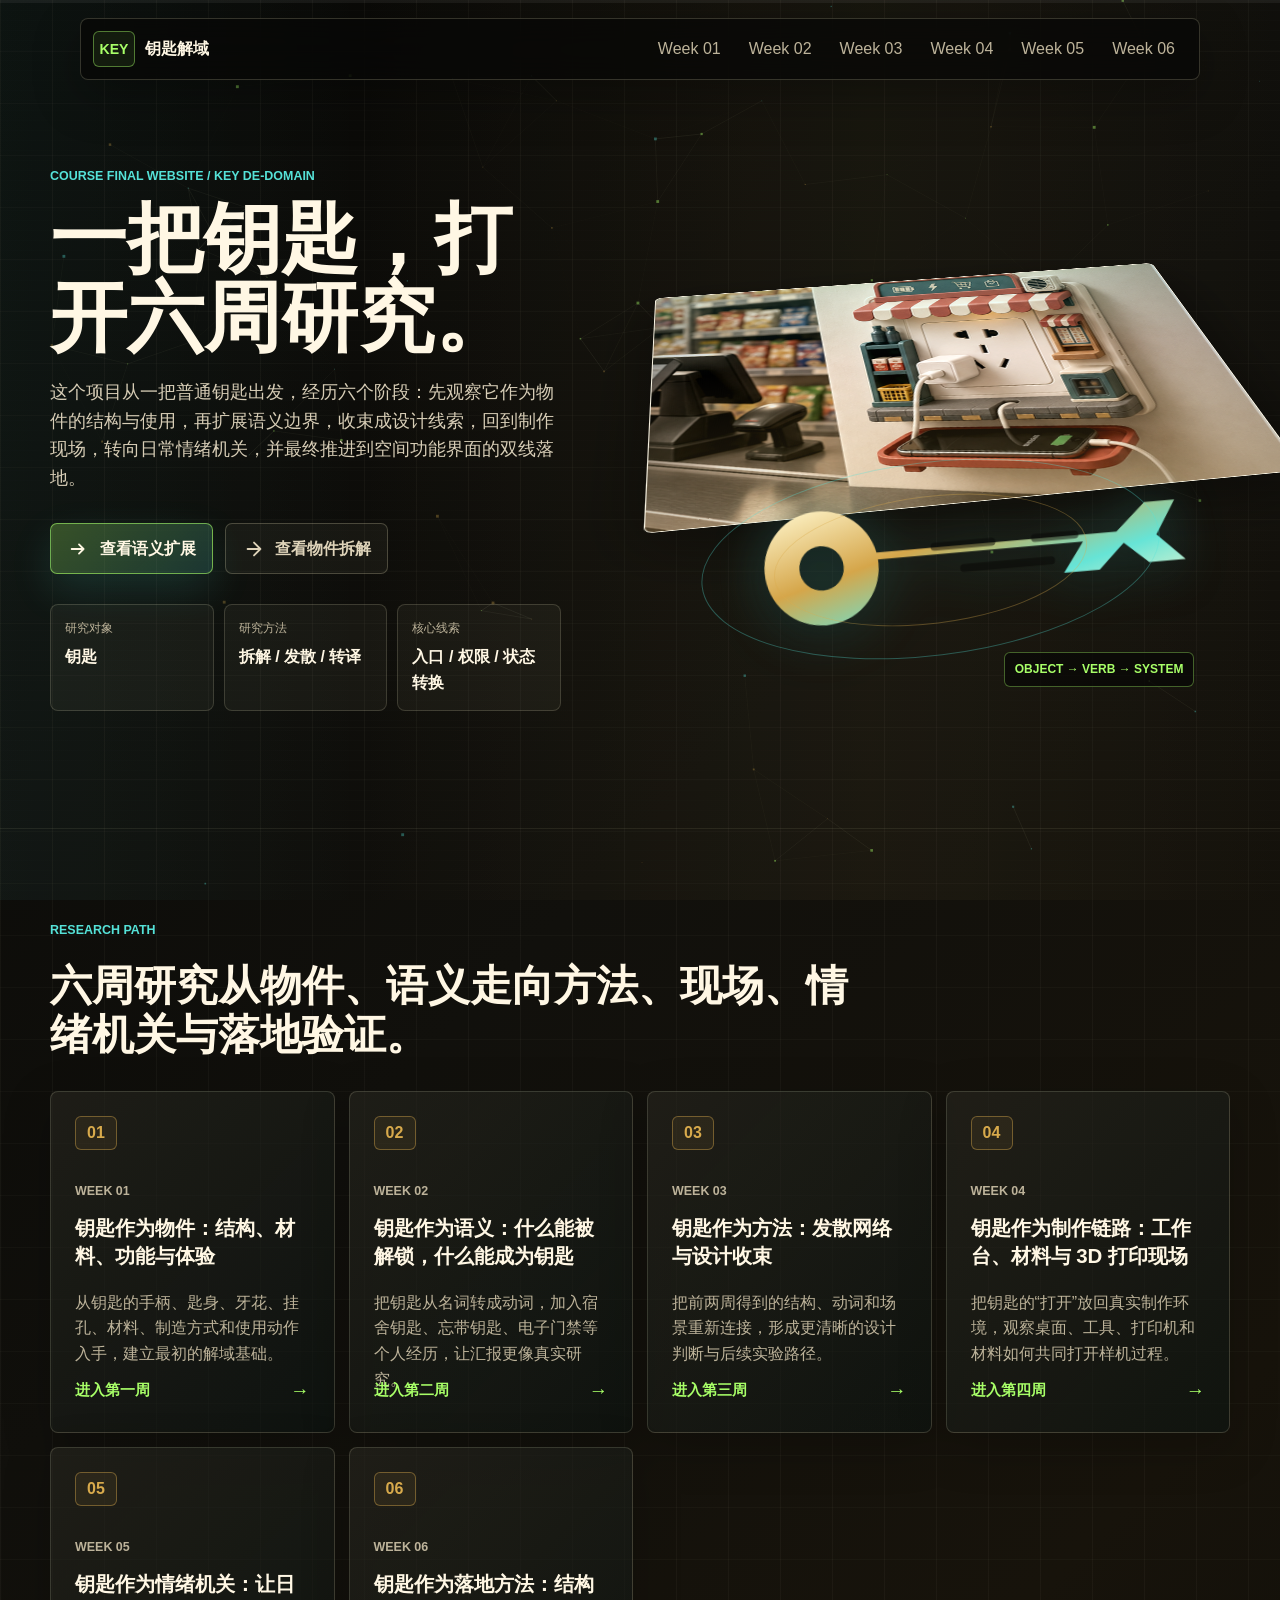
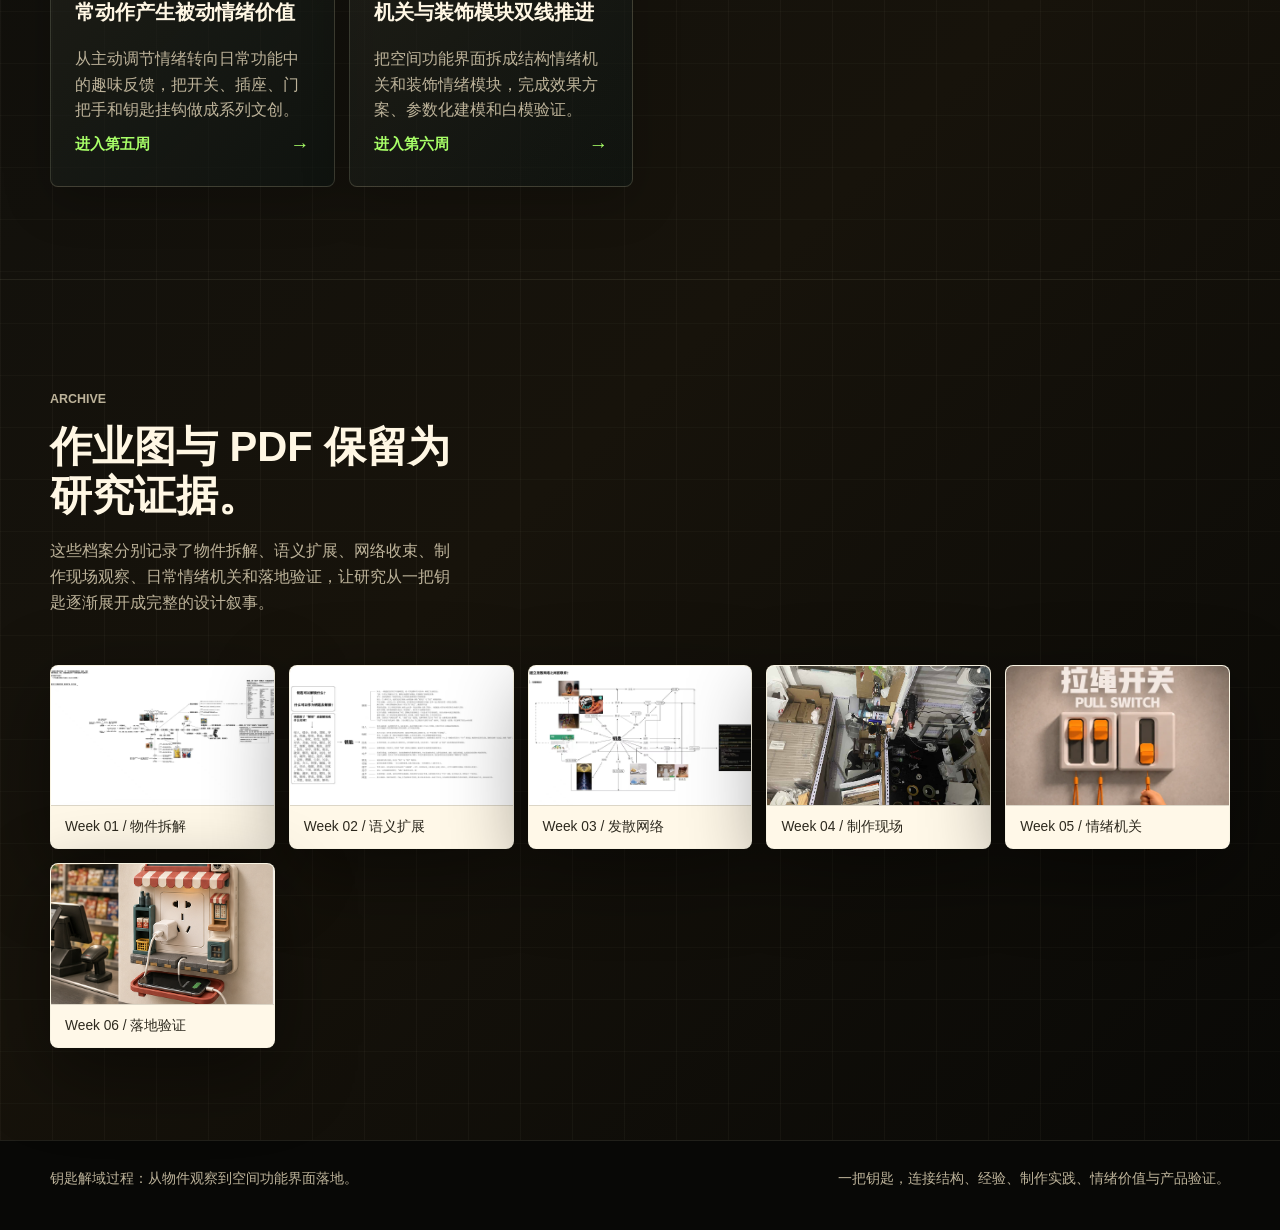
==== index.html @ 17f2b8b3 "Initial commit" ====
<!doctype html>
<html lang="zh-CN">
  <head>
    <meta charset="UTF-8" />
    <meta name="viewport" content="width=device-width, initial-scale=1.0" />
    <title>钥匙解域过程 | 课程结课网站</title>
    <link rel="stylesheet" href="./styles.css" />
  </head>
  <body>
    <canvas id="circuitCanvas" aria-hidden="true"></canvas>
    <div class="scroll-meter" aria-hidden="true"><span></span></div>

    <header class="topbar">
      <a class="brand" href="./index.html" aria-label="回到首页">
        <span class="brand-mark">KEY</span>
        <span>钥匙解域</span>
      </a>
      <nav class="nav-links" aria-label="页面导航">
        <a href="./week1.html">Week 01</a>
        <a href="./week2.html">Week 02</a>
        <a href="./week3.html">Week 03</a>
        <a href="./week4.html">Week 04</a>
        <a href="./week5.html">Week 05</a>
        <a href="./week6.html">Week 06</a>
      </nav>
    </header>

    <main>
      <section class="hero stage portal-hero">
        <div class="hero-copy reveal">
          <p class="eyebrow">Course Final Website / Key De-domain</p>
          <h1>一把钥匙，打开六周研究。</h1>
          <p class="hero-lead">
            这个项目从一把普通钥匙出发，经历六个阶段：先观察它作为物件的结构与使用，再扩展语义边界，收束成设计线索，回到制作现场，转向日常情绪机关，并最终推进到空间功能界面的双线落地。
          </p>
          <div class="hero-actions">
            <a class="primary-action" href="./week2.html">
              <span class="action-icon" aria-hidden="true">
                <svg viewBox="0 0 24 24"><path d="M4 12h13m0 0-5-5m5 5-5 5" /></svg>
              </span>
              查看语义扩展
            </a>
            <a class="ghost-action" href="./week1.html">
              <span class="action-icon" aria-hidden="true">
                <svg viewBox="0 0 24 24"><path d="M5 12h14M12 5l7 7-7 7" /></svg>
              </span>
              查看物件拆解
            </a>
          </div>
          <dl class="course-meta" aria-label="课程信息">
            <div>
              <dt>研究对象</dt>
              <dd>钥匙</dd>
            </div>
            <div>
              <dt>研究方法</dt>
              <dd>拆解 / 发散 / 转译</dd>
            </div>
            <div>
              <dt>核心线索</dt>
              <dd>入口 / 权限 / 状态转换</dd>
            </div>
          </dl>
        </div>

        <div class="hero-visual reveal" data-depth="18">
          <div class="map-plate" aria-label="第三周发散网络预览">
            <img src="./assets/week6-convenience-socket.png" alt="第六周便利店补给插座效果图" />
            <span class="scan-line" aria-hidden="true"></span>
          </div>
          <div class="key-orbit" aria-hidden="true">
            <svg class="hero-key" viewBox="0 0 680 220">
              <defs>
                <linearGradient id="keyMetal" x1="0" x2="1" y1="0" y2="1">
                  <stop offset="0" stop-color="#fff6cc" />
                  <stop offset="0.38" stop-color="#d5a64a" />
                  <stop offset="0.7" stop-color="#66e4d6" />
                  <stop offset="1" stop-color="#fff6cc" />
                </linearGradient>
              </defs>
              <path class="key-body" d="M131 110a72 72 0 1 1 144 0 72 72 0 0 1-144 0Zm44 0a28 28 0 1 0 56 0 28 28 0 0 0-56 0Zm98-14h304l38-34h38l-26 42 34 34h-46l-30-27-33 31h-45l27-37H273z" />
              <path class="key-cut" d="M347 95h72M474 95h50M382 125h110" />
            </svg>
            <div class="orbit-ring ring-a"></div>
            <div class="orbit-ring ring-b"></div>
            <div class="orbit-label">OBJECT → VERB → SYSTEM</div>
          </div>
        </div>
      </section>

      <section class="section-band">
        <div class="section-heading reveal">
          <p class="eyebrow">Research Path</p>
          <h2>六周研究从物件、语义走向方法、现场、情绪机关与落地验证。</h2>
        </div>

        <div class="portal-grid">
          <a class="week-card reveal" href="./week1.html">
            <span class="index">01</span>
            <p class="eyebrow">Week 01</p>
            <h3>钥匙作为物件：结构、材料、功能与体验</h3>
            <p>从钥匙的手柄、匙身、牙花、挂孔、材料、制造方式和使用动作入手，建立最初的解域基础。</p>
            <strong>进入第一周</strong>
          </a>
          <a class="week-card reveal" href="./week2.html">
            <span class="index">02</span>
            <p class="eyebrow">Week 02</p>
            <h3>钥匙作为语义：什么能被解锁，什么能成为钥匙</h3>
            <p>把钥匙从名词转成动词，加入宿舍钥匙、忘带钥匙、电子门禁等个人经历，让汇报更像真实研究。</p>
            <strong>进入第二周</strong>
          </a>
          <a class="week-card reveal" href="./week3.html">
            <span class="index">03</span>
            <p class="eyebrow">Week 03</p>
            <h3>钥匙作为方法：发散网络与设计收束</h3>
            <p>把前两周得到的结构、动词和场景重新连接，形成更清晰的设计判断与后续实验路径。</p>
            <strong>进入第三周</strong>
          </a>
          <a class="week-card reveal" href="./week4.html">
            <span class="index">04</span>
            <p class="eyebrow">Week 04</p>
            <h3>钥匙作为制作链路：工作台、材料与 3D 打印现场</h3>
            <p>把钥匙的“打开”放回真实制作环境，观察桌面、工具、打印机和材料如何共同打开样机过程。</p>
            <strong>进入第四周</strong>
          </a>
          <a class="week-card reveal" href="./week5.html">
            <span class="index">05</span>
            <p class="eyebrow">Week 05</p>
            <h3>钥匙作为情绪机关：让日常动作产生被动情绪价值</h3>
            <p>从主动调节情绪转向日常功能中的趣味反馈，把开关、插座、门把手和钥匙挂钩做成系列文创。</p>
            <strong>进入第五周</strong>
          </a>
          <a class="week-card reveal" href="./week6.html">
            <span class="index">06</span>
            <p class="eyebrow">Week 06</p>
            <h3>钥匙作为落地方法：结构机关与装饰模块双线推进</h3>
            <p>把空间功能界面拆成结构情绪机关和装饰情绪模块，完成效果方案、参数化建模和白模验证。</p>
            <strong>进入第六周</strong>
          </a>
        </div>
      </section>

      <section class="archive section-band">
        <div class="archive-copy reveal">
          <p class="eyebrow">Archive</p>
          <h2>作业图与 PDF 保留为研究证据。</h2>
          <p>这些档案分别记录了物件拆解、语义扩展、网络收束、制作现场观察、日常情绪机关和落地验证，让研究从一把钥匙逐渐展开成完整的设计叙事。</p>
        </div>
        <div class="archive-gallery">
          <figure class="source-map reveal">
            <img src="./assets/week1-map.jpg" alt="第一周钥匙主题解域过程原始思维导图" />
            <figcaption>Week 01 / 物件拆解</figcaption>
          </figure>
          <figure class="source-map reveal">
            <img src="./assets/week2-semantics.jpg" alt="第二周钥匙语义扩展与解锁动词图" />
            <figcaption>Week 02 / 语义扩展</figcaption>
          </figure>
          <figure class="source-map reveal">
            <img src="./assets/week3-network.jpg" alt="第三周发散网络图" />
            <figcaption>Week 03 / 发散网络</figcaption>
          </figure>
          <figure class="source-map reveal">
            <img src="./assets/week4-overview.jpg" alt="第四周制作现场总览照片" />
            <figcaption>Week 04 / 制作现场</figcaption>
          </figure>
          <figure class="source-map reveal">
            <img src="./assets/week5-pull-switch.png" alt="第五周日常情绪机关参考图" />
            <figcaption>Week 05 / 情绪机关</figcaption>
          </figure>
          <figure class="source-map reveal">
            <img src="./assets/week6-convenience-socket.png" alt="第六周便利店补给插座效果图" />
            <figcaption>Week 06 / 落地验证</figcaption>
          </figure>
        </div>
      </section>
    </main>

    <footer class="site-footer">
      <p>钥匙解域过程：从物件观察到空间功能界面落地。</p>
      <p>一把钥匙，连接结构、经验、制作实践、情绪价值与产品验证。</p>
    </footer>

    <script src="./script.js"></script>
  </body>
</html>
---- styles.css ----
:root {
  color-scheme: dark;
  --ink: #080806;
  --panel: rgba(18, 18, 15, 0.72);
  --panel-solid: #14140f;
  --line: rgba(255, 246, 204, 0.16);
  --text: #f7f0dd;
  --muted: #bdb39a;
  --brass: #d8aa4c;
  --cyan: #55e2d8;
  --green: #a8ff68;
  --red: #ff6a57;
  --paper: #fff7e4;
  --shadow: 0 24px 80px rgba(0, 0, 0, 0.44);
  --lab-turn: 0deg;
  --unlock-turn: 0deg;
}

* {
  box-sizing: border-box;
}

html {
  scroll-behavior: smooth;
}

body {
  margin: 0;
  min-width: 320px;
  background:
    linear-gradient(90deg, rgba(255, 246, 204, 0.035) 1px, transparent 1px),
    linear-gradient(0deg, rgba(255, 246, 204, 0.025) 1px, transparent 1px),
    linear-gradient(135deg, #080806 0%, #11100c 36%, #17130b 64%, #080806 100%);
  background-size: 52px 52px, 52px 52px, auto;
  color: var(--text);
  font-family: "Microsoft YaHei", "PingFang SC", "Segoe UI", sans-serif;
  line-height: 1.6;
  overflow-x: hidden;
}

body::before {
  content: "";
  position: fixed;
  inset: 0;
  pointer-events: none;
  background:
    linear-gradient(90deg, rgba(85, 226, 216, 0.08), transparent 28%, rgba(216, 170, 76, 0.08) 68%, transparent),
    repeating-linear-gradient(0deg, transparent 0 9px, rgba(255, 255, 255, 0.018) 10px);
  mix-blend-mode: screen;
  opacity: 0.62;
  z-index: -2;
}

a {
  color: inherit;
  text-decoration: none;
}

img,
svg {
  display: block;
}

button,
input {
  font: inherit;
}

#circuitCanvas {
  position: fixed;
  inset: 0;
  width: 100%;
  height: 100%;
  pointer-events: none;
  opacity: 0.68;
  z-index: -1;
}

.scroll-meter {
  position: fixed;
  top: 0;
  left: 0;
  right: 0;
  height: 3px;
  background: rgba(255, 255, 255, 0.06);
  z-index: 30;
}

.scroll-meter span {
  display: block;
  width: 0%;
  height: 100%;
  background: linear-gradient(90deg, var(--green), var(--cyan), var(--brass));
  box-shadow: 0 0 18px rgba(85, 226, 216, 0.55);
}

.topbar {
  position: fixed;
  top: 18px;
  left: 50%;
  z-index: 25;
  display: flex;
  width: min(1120px, calc(100% - 32px));
  min-height: 58px;
  transform: translateX(-50%);
  align-items: center;
  justify-content: space-between;
  gap: 20px;
  padding: 9px 12px;
  border: 1px solid rgba(255, 246, 204, 0.18);
  border-radius: 8px;
  background: rgba(8, 8, 6, 0.74);
  box-shadow: 0 16px 48px rgba(0, 0, 0, 0.28);
  backdrop-filter: blur(18px);
}

.brand {
  display: inline-flex;
  align-items: center;
  gap: 10px;
  min-width: 150px;
  color: var(--paper);
  font-weight: 700;
}

.brand-mark {
  display: inline-grid;
  width: 42px;
  height: 36px;
  place-items: center;
  border: 1px solid rgba(168, 255, 104, 0.42);
  border-radius: 6px;
  color: var(--green);
  background: rgba(168, 255, 104, 0.08);
  font-size: 0.88rem;
}

.nav-links {
  display: flex;
  align-items: center;
  justify-content: flex-end;
  gap: 4px;
  flex-wrap: wrap;
}

.nav-links a {
  min-height: 38px;
  padding: 8px 12px;
  border-radius: 6px;
  color: var(--muted);
  transition: color 180ms ease, background 180ms ease;
}

.nav-links a:hover,
.nav-links a:focus-visible {
  color: var(--paper);
  background: rgba(255, 246, 204, 0.09);
  outline: none;
}

.stage,
.section-band {
  position: relative;
  width: 100%;
}

.hero {
  display: grid;
  grid-template-columns: minmax(0, 0.9fr) minmax(420px, 1.1fr);
  gap: 44px;
  align-items: center;
  min-height: 92svh;
  padding: 126px max(28px, calc((100vw - 1180px) / 2)) 76px;
}

.page-hero {
  min-height: 84svh;
}

.portal-hero {
  min-height: 92svh;
}

.hero-copy {
  position: relative;
  z-index: 2;
}

.eyebrow {
  margin: 0 0 12px;
  color: var(--cyan);
  font-size: 0.78rem;
  font-weight: 800;
  text-transform: uppercase;
}

h1,
h2,
h3,
p {
  margin-top: 0;
}

h1 {
  max-width: 760px;
  margin-bottom: 22px;
  color: var(--paper);
  font-size: 4.8rem;
  line-height: 1.02;
  font-weight: 900;
}

h2 {
  max-width: 820px;
  margin-bottom: 0;
  color: var(--paper);
  font-size: 2.6rem;
  line-height: 1.18;
}

h3 {
  color: var(--paper);
  font-size: 1.28rem;
  line-height: 1.35;
}

.hero-lead {
  max-width: 650px;
  margin-bottom: 30px;
  color: #d7cdb6;
  font-size: 1.12rem;
}

.hero-actions {
  display: flex;
  flex-wrap: wrap;
  gap: 12px;
  margin-bottom: 30px;
}

.primary-action,
.ghost-action {
  display: inline-flex;
  align-items: center;
  gap: 9px;
  min-height: 48px;
  padding: 12px 16px;
  border-radius: 7px;
  font-weight: 800;
  transition: transform 180ms ease, border-color 180ms ease, background 180ms ease;
}

.primary-action {
  border: 1px solid rgba(168, 255, 104, 0.58);
  background: linear-gradient(135deg, rgba(168, 255, 104, 0.26), rgba(85, 226, 216, 0.18));
  color: var(--paper);
  box-shadow: 0 16px 42px rgba(85, 226, 216, 0.14);
}

.ghost-action {
  border: 1px solid rgba(255, 246, 204, 0.22);
  color: #ded3b9;
  background: rgba(255, 246, 204, 0.045);
}

.primary-action:hover,
.ghost-action:hover,
.primary-action:focus-visible,
.ghost-action:focus-visible {
  transform: translateY(-2px);
  outline: none;
}

.action-icon {
  display: inline-grid;
  width: 24px;
  height: 24px;
  place-items: center;
}

.action-icon svg {
  width: 22px;
  height: 22px;
  fill: none;
  stroke: currentColor;
  stroke-width: 2;
  stroke-linecap: round;
  stroke-linejoin: round;
}

.course-meta {
  display: grid;
  grid-template-columns: repeat(3, minmax(0, 1fr));
  gap: 10px;
  max-width: 780px;
  margin: 0;
}

.course-meta div {
  min-height: 92px;
  padding: 14px;
  border: 1px solid var(--line);
  border-radius: 8px;
  background: rgba(255, 246, 204, 0.045);
}

.course-meta dt {
  margin-bottom: 5px;
  color: var(--muted);
  font-size: 0.78rem;
}

.course-meta dd {
  margin: 0;
  color: var(--paper);
  font-weight: 700;
}

.hero-visual {
  position: relative;
  min-height: 590px;
  perspective: 1200px;
}

.map-plate {
  position: absolute;
  inset: 3% 0 25% 8%;
  overflow: hidden;
  border: 1px solid rgba(255, 246, 204, 0.24);
  border-radius: 8px;
  background: #f8f4eb;
  box-shadow: var(--shadow);
  transform: rotateX(56deg) rotateZ(-9deg) translate3d(var(--mx, 0px), var(--my, 0px), 0);
  transform-origin: center;
}

.map-plate img {
  width: 100%;
  height: 100%;
  object-fit: cover;
  filter: saturate(0.9) contrast(1.12);
}

.map-plate::after {
  content: "";
  position: absolute;
  inset: 0;
  background:
    linear-gradient(90deg, rgba(8, 8, 6, 0.18), transparent 28%, transparent 70%, rgba(8, 8, 6, 0.2)),
    linear-gradient(180deg, rgba(85, 226, 216, 0.14), transparent 42%, rgba(216, 170, 76, 0.2));
  pointer-events: none;
}

.scan-line {
  position: absolute;
  left: 0;
  right: 0;
  top: -30%;
  height: 34%;
  background: linear-gradient(180deg, transparent, rgba(168, 255, 104, 0.22), transparent);
  animation: scan 4.4s linear infinite;
  mix-blend-mode: multiply;
}

.key-orbit {
  position: absolute;
  left: 7%;
  right: 3%;
  bottom: 8%;
  height: 255px;
  transform: translate3d(calc(var(--mx, 0px) * -0.6), calc(var(--my, 0px) * -0.55), 0);
}

.hero-key {
  position: absolute;
  left: 2%;
  top: 50%;
  width: 96%;
  transform: translateY(-50%) rotate(-5deg);
  filter: drop-shadow(0 12px 22px rgba(0, 0, 0, 0.38)) drop-shadow(0 0 24px rgba(85, 226, 216, 0.24));
  animation: keyFloat 5.2s ease-in-out infinite;
}

.key-body {
  fill: url(#keyMetal);
}

.key-cut {
  fill: none;
  stroke: rgba(8, 8, 6, 0.52);
  stroke-width: 10;
  stroke-linecap: round;
}

.orbit-ring {
  position: absolute;
  inset: 12% 9%;
  border: 1px solid rgba(85, 226, 216, 0.32);
  border-radius: 50%;
  transform: rotate(-7deg);
}

.ring-a {
  animation: ringSpin 12s linear infinite;
}

.ring-b {
  inset: 25% 22%;
  border-color: rgba(216, 170, 76, 0.34);
  animation: ringSpin 9s linear infinite reverse;
}

.orbit-label {
  position: absolute;
  right: 3%;
  bottom: 0;
  padding: 7px 10px;
  border: 1px solid rgba(168, 255, 104, 0.36);
  border-radius: 6px;
  color: var(--green);
  background: rgba(8, 8, 6, 0.72);
  font-size: 0.75rem;
  font-weight: 900;
}

.section-band {
  padding: 92px max(24px, calc((100vw - 1180px) / 2));
  border-top: 1px solid rgba(255, 246, 204, 0.08);
}

.section-heading {
  display: grid;
  gap: 8px;
  margin-bottom: 32px;
}

.brief-grid,
.concept-grid {
  display: grid;
  grid-template-columns: repeat(3, minmax(0, 1fr));
  gap: 14px;
}

.brief-item,
.concept-card {
  position: relative;
  min-height: 220px;
  padding: 24px;
  border: 1px solid var(--line);
  border-radius: 8px;
  background:
    linear-gradient(135deg, rgba(255, 246, 204, 0.08), rgba(255, 255, 255, 0.018)),
    rgba(8, 8, 6, 0.52);
  box-shadow: 0 14px 48px rgba(0, 0, 0, 0.22);
  overflow: hidden;
}

.brief-item::after,
.concept-card::after {
  content: "";
  position: absolute;
  inset: auto 0 0;
  height: 3px;
  background: linear-gradient(90deg, var(--brass), var(--green), var(--cyan));
  transform: scaleX(0.24);
  transform-origin: left;
  transition: transform 260ms ease;
}

.brief-item:hover::after,
.concept-card:hover::after {
  transform: scaleX(1);
}

.brief-item p,
.concept-card p,
.archive-copy p,
.step-card p,
.domain-panel p,
.unlock-control p,
.site-footer p {
  color: var(--muted);
}

.index,
.concept-number {
  display: inline-grid;
  width: 42px;
  height: 34px;
  margin-bottom: 32px;
  place-items: center;
  border: 1px solid rgba(216, 170, 76, 0.42);
  border-radius: 6px;
  color: var(--brass);
  background: rgba(216, 170, 76, 0.08);
  font-weight: 900;
}

.process-shell {
  border: 1px solid rgba(255, 246, 204, 0.16);
  border-radius: 8px;
  background: rgba(8, 8, 6, 0.56);
  box-shadow: var(--shadow);
  overflow: hidden;
}

.process-rail {
  display: grid;
  grid-template-columns: repeat(5, minmax(0, 1fr));
  border-bottom: 1px solid rgba(255, 246, 204, 0.12);
}

.step-button {
  min-height: 58px;
  border: 0;
  border-right: 1px solid rgba(255, 246, 204, 0.12);
  color: var(--muted);
  background: rgba(255, 246, 204, 0.035);
  cursor: pointer;
  transition: color 180ms ease, background 180ms ease;
}

.step-button:last-child {
  border-right: 0;
}

.step-button:hover,
.step-button:focus-visible,
.step-button.is-active {
  color: var(--paper);
  background: linear-gradient(135deg, rgba(168, 255, 104, 0.14), rgba(85, 226, 216, 0.08));
  outline: none;
}

.process-stage {
  display: grid;
  grid-template-columns: minmax(0, 0.88fr) minmax(360px, 1.12fr);
  min-height: 430px;
}

.step-card {
  display: flex;
  flex-direction: column;
  justify-content: center;
  padding: 44px;
}

.step-card h3 {
  margin-bottom: 14px;
  font-size: 2rem;
}

.tag-row,
.domain-chips {
  display: flex;
  flex-wrap: wrap;
  gap: 8px;
  margin-top: 20px;
}

.tag-row span,
.domain-chips span {
  padding: 6px 9px;
  border: 1px solid rgba(255, 246, 204, 0.18);
  border-radius: 6px;
  color: #efe5ca;
  background: rgba(255, 246, 204, 0.055);
  font-size: 0.84rem;
}

.lock-lab {
  position: relative;
  min-height: 430px;
  border-left: 1px solid rgba(255, 246, 204, 0.12);
  background:
    linear-gradient(90deg, rgba(85, 226, 216, 0.08) 1px, transparent 1px),
    linear-gradient(0deg, rgba(216, 170, 76, 0.08) 1px, transparent 1px),
    linear-gradient(135deg, rgba(255, 246, 204, 0.03), rgba(8, 8, 6, 0.12));
  background-size: 34px 34px, 34px 34px, auto;
  overflow: hidden;
}

.lock-face {
  position: absolute;
  right: 12%;
  top: 50%;
  width: 146px;
  height: 146px;
  transform: translateY(-50%);
  border: 1px solid rgba(255, 246, 204, 0.18);
  border-radius: 50%;
  background:
    radial-gradient(circle at center, rgba(0, 0, 0, 0.64) 0 18%, transparent 19%),
    conic-gradient(from 30deg, rgba(216, 170, 76, 0.28), rgba(85, 226, 216, 0.2), rgba(255, 246, 204, 0.1), rgba(216, 170, 76, 0.28));
  box-shadow: inset 0 0 34px rgba(0, 0, 0, 0.44), 0 22px 40px rgba(0, 0, 0, 0.28);
}

.pin {
  position: absolute;
  left: 50%;
  width: 8px;
  height: 24px;
  border-radius: 999px;
  background: var(--green);
  box-shadow: 0 0 16px rgba(168, 255, 104, 0.58);
  transform-origin: 50% 73px;
  animation: pinLift 2.8s ease-in-out infinite;
}

.pin-1 { top: 8px; transform: translateX(-50%) rotate(0deg); }
.pin-2 { top: 8px; transform: translateX(-50%) rotate(90deg); animation-delay: 0.2s; }
.pin-3 { top: 8px; transform: translateX(-50%) rotate(180deg); animation-delay: 0.4s; }
.pin-4 { top: 8px; transform: translateX(-50%) rotate(270deg); animation-delay: 0.6s; }

.lab-key {
  position: absolute;
  top: 50%;
  left: 4%;
  width: 72%;
  transform: translateY(-50%) translateX(calc(var(--step-shift, 0) * 1px)) rotate(var(--lab-turn));
  transform-origin: 16% 50%;
  transition: transform 520ms cubic-bezier(0.2, 0.82, 0.2, 1);
  fill: var(--brass);
  filter: drop-shadow(0 14px 24px rgba(0, 0, 0, 0.4));
}

.domain-layout {
  display: grid;
  grid-template-columns: minmax(360px, 620px) minmax(0, 1fr);
  gap: 36px;
  align-items: center;
}

.radar {
  position: relative;
  aspect-ratio: 1;
  min-height: 360px;
  border: 1px solid rgba(255, 246, 204, 0.16);
  border-radius: 8px;
  background:
    linear-gradient(90deg, rgba(255, 246, 204, 0.055) 1px, transparent 1px),
    linear-gradient(0deg, rgba(255, 246, 204, 0.045) 1px, transparent 1px),
    rgba(8, 8, 6, 0.52);
  background-size: 38px 38px, 38px 38px, auto;
  overflow: hidden;
}

.radar-lines {
  position: absolute;
  inset: 0;
  width: 100%;
  height: 100%;
  fill: none;
  stroke: rgba(85, 226, 216, 0.22);
  stroke-width: 1.2;
}

.radar-core {
  position: absolute;
  left: 50%;
  top: 50%;
  display: grid;
  width: 144px;
  height: 144px;
  transform: translate(-50%, -50%);
  place-items: center;
  border: 1px solid rgba(216, 170, 76, 0.42);
  border-radius: 50%;
  background: rgba(8, 8, 6, 0.78);
  box-shadow: 0 0 34px rgba(216, 170, 76, 0.2);
  text-align: center;
}

.radar-core span {
  color: var(--paper);
  font-size: 2rem;
  font-weight: 900;
}

.radar-core small {
  margin-top: -32px;
  color: var(--muted);
  font-size: 0.72rem;
}

.domain-node {
  position: absolute;
  left: var(--x);
  top: var(--y);
  display: grid;
  width: 82px;
  height: 82px;
  transform: translate(-50%, -50%);
  place-items: center;
  border: 1px solid rgba(255, 246, 204, 0.24);
  border-radius: 50%;
  color: var(--paper);
  background: rgba(20, 20, 15, 0.82);
  box-shadow: 0 10px 28px rgba(0, 0, 0, 0.24);
  cursor: pointer;
  transition: border-color 180ms ease, background 180ms ease, transform 180ms ease, box-shadow 180ms ease;
}

.domain-node:hover,
.domain-node:focus-visible,
.domain-node.is-active {
  border-color: rgba(168, 255, 104, 0.75);
  background: rgba(168, 255, 104, 0.12);
  box-shadow: 0 0 28px rgba(168, 255, 104, 0.28);
  transform: translate(-50%, -50%) scale(1.06);
  outline: none;
}

.domain-panel {
  min-height: 360px;
  padding: 34px;
  border: 1px solid rgba(255, 246, 204, 0.16);
  border-radius: 8px;
  background: linear-gradient(135deg, rgba(255, 246, 204, 0.08), rgba(8, 8, 6, 0.54));
  box-shadow: var(--shadow);
}

.domain-panel h3 {
  margin-bottom: 16px;
  font-size: 1.9rem;
}

.archive {
  display: grid;
  grid-template-columns: minmax(0, 0.72fr) minmax(420px, 1.28fr);
  gap: 34px;
  align-items: center;
}

.archive-copy p {
  max-width: 620px;
  margin-top: 18px;
}

.source-map {
  margin: 0;
  overflow: hidden;
  border: 1px solid rgba(255, 246, 204, 0.18);
  border-radius: 8px;
  background: #f8f3e8;
  box-shadow: var(--shadow);
}

.source-map img {
  width: 100%;
  aspect-ratio: 16 / 8;
  object-fit: cover;
}

.source-map figcaption {
  padding: 10px 14px;
  border-top: 1px solid rgba(8, 8, 6, 0.14);
  color: #2d291e;
  background: #fff8e8;
  font-size: 0.86rem;
}

.page-figure {
  align-self: center;
}

.page-figure img {
  aspect-ratio: 16 / 10;
}

.unlock-console {
  display: grid;
  grid-template-columns: minmax(360px, 1fr) minmax(0, 0.92fr);
  gap: 28px;
  min-height: 320px;
  margin-bottom: 16px;
  border: 1px solid rgba(255, 246, 204, 0.16);
  border-radius: 8px;
  background: rgba(8, 8, 6, 0.55);
  box-shadow: var(--shadow);
  overflow: hidden;
}

.unlock-visual {
  position: relative;
  min-height: 320px;
  border-right: 1px solid rgba(255, 246, 204, 0.12);
  background:
    linear-gradient(90deg, rgba(216, 170, 76, 0.08) 1px, transparent 1px),
    linear-gradient(0deg, rgba(85, 226, 216, 0.08) 1px, transparent 1px);
  background-size: 32px 32px;
}

.turn-key {
  position: absolute;
  left: 7%;
  top: 50%;
  width: 72%;
  transform: translateY(-50%) rotate(var(--unlock-turn));
  transform-origin: 16% 50%;
  fill: var(--brass);
  transition: transform 520ms cubic-bezier(0.2, 0.82, 0.2, 1), fill 360ms ease;
  filter: drop-shadow(0 14px 24px rgba(0, 0, 0, 0.38));
}

.keyhole {
  position: absolute;
  right: 12%;
  top: 50%;
  width: 88px;
  height: 128px;
  transform: translateY(-50%);
  border: 1px solid rgba(255, 246, 204, 0.22);
  border-radius: 50px 50px 8px 8px;
  background:
    radial-gradient(circle at 50% 33%, rgba(0, 0, 0, 0.8) 0 20px, transparent 21px),
    linear-gradient(90deg, transparent 0 37px, rgba(0, 0, 0, 0.8) 38px 50px, transparent 51px),
    rgba(255, 246, 204, 0.08);
  box-shadow: inset 0 0 28px rgba(0, 0, 0, 0.4);
}

.unlock-control {
  display: flex;
  flex-direction: column;
  justify-content: center;
  padding: 34px;
}

.unlock-control h3 {
  margin-bottom: 12px;
  font-size: 1.8rem;
}

input[type="range"] {
  width: 100%;
  height: 34px;
  margin: 22px 0 8px;
  accent-color: var(--green);
  cursor: pointer;
}

.phase-track {
  display: grid;
  grid-template-columns: repeat(5, minmax(0, 1fr));
  color: var(--muted);
  font-size: 0.78rem;
  text-align: center;
}

.concept-grid {
  margin-top: 14px;
}

.portal-grid,
.insight-grid,
.question-grid,
.spec-grid {
  display: grid;
  grid-template-columns: repeat(4, minmax(0, 1fr));
  gap: 14px;
}

.insight-grid,
.spec-grid {
  grid-template-columns: repeat(4, minmax(0, 1fr));
}

.portal-grid {
  align-items: stretch;
  grid-template-columns: repeat(auto-fit, minmax(230px, 1fr));
}

.week-card,
.insight-card,
.question-card,
.spec-card,
.semantic-row {
  position: relative;
  display: block;
  min-height: 260px;
  padding: 24px;
  border: 1px solid rgba(255, 246, 204, 0.16);
  border-radius: 8px;
  background:
    linear-gradient(135deg, rgba(255, 246, 204, 0.08), rgba(85, 226, 216, 0.035)),
    rgba(8, 8, 6, 0.56);
  box-shadow: 0 14px 48px rgba(0, 0, 0, 0.22);
  overflow: hidden;
}

.week-card {
  min-height: 340px;
  transition: transform 220ms ease, border-color 220ms ease, background 220ms ease;
}

.week-card:hover,
.week-card:focus-visible {
  transform: translateY(-4px);
  border-color: rgba(168, 255, 104, 0.42);
  background:
    linear-gradient(135deg, rgba(168, 255, 104, 0.11), rgba(85, 226, 216, 0.06)),
    rgba(8, 8, 6, 0.62);
  outline: none;
}

.week-card p,
.insight-card p,
.question-card p,
.spec-card p,
.semantic-row p {
  color: var(--muted);
}

.week-card strong {
  position: absolute;
  left: 24px;
  right: 24px;
  bottom: 22px;
  display: inline-flex;
  min-height: 38px;
  align-items: center;
  justify-content: space-between;
  color: var(--green);
  font-size: 0.92rem;
}

.week-card strong::after {
  content: "→";
  font-size: 1.2rem;
}

.question-grid {
  grid-template-columns: repeat(2, minmax(0, 1fr));
}

.question-card {
  min-height: 240px;
}

.two-column-story {
  display: grid;
  grid-template-columns: minmax(0, 1.1fr) minmax(330px, 0.9fr);
  gap: 18px;
  align-items: stretch;
}

.method-strip {
  display: grid;
  grid-template-columns: 1fr;
  gap: 12px;
}

.method-strip div {
  display: grid;
  min-height: 112px;
  align-content: center;
  padding: 20px;
  border: 1px solid rgba(255, 246, 204, 0.14);
  border-radius: 8px;
  background:
    linear-gradient(135deg, rgba(216, 170, 76, 0.09), rgba(85, 226, 216, 0.045)),
    rgba(8, 8, 6, 0.54);
}

.method-strip strong {
  color: var(--paper);
  font-size: 1.25rem;
}

.method-strip span {
  color: var(--muted);
}

.formula-panel {
  display: grid;
  gap: 10px;
  padding: 30px;
  border: 1px solid rgba(255, 246, 204, 0.16);
  border-radius: 8px;
  background:
    linear-gradient(135deg, rgba(168, 255, 104, 0.09), rgba(85, 226, 216, 0.055)),
    rgba(8, 8, 6, 0.58);
  box-shadow: var(--shadow);
}

.formula-panel div {
  padding: 16px;
  border: 1px solid rgba(255, 246, 204, 0.14);
  border-radius: 8px;
  background: rgba(255, 246, 204, 0.045);
}

.formula-panel strong,
.formula-panel span {
  display: block;
}

.formula-panel strong {
  color: var(--paper);
  font-size: 1.1rem;
}

.formula-panel span {
  margin-top: 4px;
  color: var(--muted);
}

.formula-panel b {
  color: var(--green);
  font-size: 1.35rem;
  line-height: 1;
}

.week-section {
  overflow: hidden;
}

.essay-layout,
.network-layout {
  display: grid;
  grid-template-columns: minmax(0, 0.92fr) minmax(420px, 1.08fr);
  gap: 18px;
  align-items: stretch;
  margin-bottom: 18px;
}

.essay-card,
.week-output {
  position: relative;
  padding: 30px;
  border: 1px solid rgba(255, 246, 204, 0.16);
  border-radius: 8px;
  background:
    linear-gradient(135deg, rgba(255, 246, 204, 0.08), rgba(85, 226, 216, 0.04)),
    rgba(8, 8, 6, 0.56);
  box-shadow: var(--shadow);
}

.essay-card p,
.week-output p,
.design-card p,
.memory-stack p {
  color: var(--muted);
}

.essay-card h3,
.week-output h3 {
  margin-bottom: 14px;
  font-size: 1.9rem;
}

.memory-stack {
  display: grid;
  gap: 12px;
}

.memory-stack article {
  position: relative;
  min-height: 160px;
  padding: 22px 22px 22px 78px;
  border: 1px solid rgba(255, 246, 204, 0.14);
  border-radius: 8px;
  background: rgba(255, 246, 204, 0.045);
}

.large-memory {
  grid-template-columns: repeat(2, minmax(0, 1fr));
}

.large-memory article {
  min-height: 280px;
}

.memory-stack article::before {
  content: "";
  position: absolute;
  left: 42px;
  top: 62px;
  bottom: 20px;
  width: 1px;
  background: linear-gradient(180deg, var(--cyan), transparent);
}

.memory-stack span {
  position: absolute;
  left: 20px;
  top: 22px;
  display: grid;
  width: 44px;
  height: 44px;
  place-items: center;
  border: 1px solid rgba(85, 226, 216, 0.38);
  border-radius: 50%;
  color: var(--cyan);
  background: rgba(85, 226, 216, 0.08);
  font-weight: 900;
}

.memory-stack h3,
.design-card h3 {
  margin-bottom: 8px;
}

.verb-cloud {
  display: flex;
  flex-wrap: wrap;
  gap: 9px;
  margin: 18px 0;
  padding: 22px;
  border: 1px solid rgba(255, 246, 204, 0.14);
  border-radius: 8px;
  background:
    radial-gradient(circle at 12% 20%, rgba(168, 255, 104, 0.16), transparent 24%),
    radial-gradient(circle at 88% 18%, rgba(85, 226, 216, 0.14), transparent 28%),
    rgba(8, 8, 6, 0.52);
}

.verb-cloud span {
  padding: 7px 10px;
  border: 1px solid rgba(255, 246, 204, 0.18);
  border-radius: 999px;
  color: #efe5ca;
  background: rgba(255, 246, 204, 0.055);
  font-size: 0.9rem;
  transition: transform 180ms ease, background 180ms ease, color 180ms ease;
}

.verb-cloud span:nth-child(3n) {
  border-color: rgba(85, 226, 216, 0.28);
}

.verb-cloud span:nth-child(5n) {
  border-color: rgba(168, 255, 104, 0.28);
}

.verb-cloud span:hover {
  transform: translateY(-2px);
  color: var(--paper);
  background: rgba(168, 255, 104, 0.12);
}

.week-output {
  margin-top: 18px;
  border-color: rgba(168, 255, 104, 0.24);
  background:
    linear-gradient(135deg, rgba(168, 255, 104, 0.1), rgba(216, 170, 76, 0.06)),
    rgba(8, 8, 6, 0.6);
}

.semantic-table {
  display: grid;
  gap: 10px;
}

.semantic-row {
  display: grid;
  grid-template-columns: 180px minmax(0, 1fr);
  gap: 18px;
  align-items: center;
  min-height: 112px;
}

.semantic-row h3 {
  margin: 0;
  color: var(--cyan);
}

.semantic-row p {
  margin: 0;
}

.compact-map {
  height: 100%;
}

.compact-map img {
  height: 100%;
  min-height: 410px;
}

.design-grid {
  display: grid;
  grid-template-columns: repeat(4, minmax(0, 1fr));
  gap: 14px;
  margin-top: 18px;
}

.family-grid {
  display: grid;
  grid-template-columns: repeat(5, minmax(0, 1fr));
  gap: 14px;
}

.family-card {
  position: relative;
  min-height: 370px;
  padding: 24px;
  border: 1px solid rgba(255, 246, 204, 0.16);
  border-radius: 8px;
  background:
    linear-gradient(135deg, rgba(255, 246, 204, 0.075), rgba(168, 255, 104, 0.035)),
    rgba(8, 8, 6, 0.56);
  box-shadow: 0 14px 48px rgba(0, 0, 0, 0.22);
  overflow: hidden;
}

.family-card::after {
  content: "";
  position: absolute;
  inset: auto 0 0;
  height: 3px;
  background: linear-gradient(90deg, var(--green), var(--cyan), var(--brass));
}

.family-card p {
  color: var(--muted);
}

.family-card dl {
  display: grid;
  gap: 8px;
  margin: 18px 0 0;
}

.family-card dl div {
  padding-top: 8px;
  border-top: 1px solid rgba(255, 246, 204, 0.12);
}

.family-card dt {
  color: var(--cyan);
  font-size: 0.78rem;
  font-weight: 900;
}

.family-card dd {
  margin: 2px 0 0;
  color: var(--paper);
  font-size: 0.9rem;
}

.design-card {
  position: relative;
  min-height: 310px;
  padding: 24px;
  border: 1px solid rgba(255, 246, 204, 0.16);
  border-radius: 8px;
  background:
    linear-gradient(135deg, rgba(255, 246, 204, 0.075), rgba(255, 255, 255, 0.018)),
    rgba(8, 8, 6, 0.56);
  box-shadow: 0 14px 48px rgba(0, 0, 0, 0.22);
  overflow: hidden;
}

.design-card::after {
  content: "";
  position: absolute;
  inset: auto 0 0;
  height: 3px;
  background: linear-gradient(90deg, var(--cyan), var(--green), var(--brass));
}

.design-card dl {
  display: grid;
  gap: 8px;
  margin: 18px 0 0;
}

.design-card dl div {
  padding-top: 8px;
  border-top: 1px solid rgba(255, 246, 204, 0.12);
}

.design-card dt {
  color: var(--cyan);
  font-size: 0.78rem;
  font-weight: 900;
}

.design-card dd {
  margin: 2px 0 0;
  color: var(--paper);
  font-size: 0.9rem;
}

.archive-gallery {
  display: grid;
  grid-column: 1 / -1;
  grid-template-columns: repeat(auto-fit, minmax(220px, 1fr));
  gap: 14px;
}

.archive-gallery .source-map img {
  aspect-ratio: 16 / 10;
}

.field-grid {
  display: grid;
  grid-template-columns: repeat(4, minmax(0, 1fr));
  gap: 14px;
}

.field-card {
  position: relative;
  min-height: 260px;
  padding: 24px;
  border: 1px solid rgba(255, 246, 204, 0.16);
  border-radius: 8px;
  background:
    linear-gradient(135deg, rgba(255, 246, 204, 0.075), rgba(85, 226, 216, 0.035)),
    rgba(8, 8, 6, 0.56);
  box-shadow: 0 14px 48px rgba(0, 0, 0, 0.22);
  overflow: hidden;
}

.field-card p {
  color: var(--muted);
}

.photo-grid {
  display: grid;
  grid-template-columns: repeat(4, minmax(0, 1fr));
  gap: 14px;
}

.field-photo {
  position: relative;
  min-height: 270px;
  margin: 0;
  overflow: hidden;
  border: 1px solid rgba(255, 246, 204, 0.16);
  border-radius: 8px;
  background: rgba(8, 8, 6, 0.58);
  box-shadow: 0 14px 48px rgba(0, 0, 0, 0.22);
}

.field-photo.large {
  grid-column: span 2;
  grid-row: span 2;
}

.field-photo img {
  width: 100%;
  height: 100%;
  min-height: 270px;
  object-fit: cover;
  filter: saturate(0.95) contrast(1.05);
}

.field-photo figcaption {
  position: absolute;
  left: 0;
  right: 0;
  bottom: 0;
  padding: 12px 14px;
  color: var(--paper);
  background: linear-gradient(180deg, transparent, rgba(8, 8, 6, 0.86));
  font-size: 0.88rem;
}

.pdf-frame {
  display: block;
  grid-column: 1 / -1;
  width: 100%;
  min-height: 680px;
  border: 1px solid rgba(255, 246, 204, 0.18);
  border-radius: 8px;
  background: rgba(255, 246, 204, 0.06);
  box-shadow: var(--shadow);
}

.spec-grid {
  grid-template-columns: repeat(4, minmax(0, 1fr));
}

.spec-card {
  min-height: 230px;
}

.pipeline {
  padding: 30px;
  border: 1px solid rgba(255, 246, 204, 0.16);
  border-radius: 8px;
  background:
    linear-gradient(135deg, rgba(255, 246, 204, 0.07), rgba(168, 255, 104, 0.045)),
    rgba(8, 8, 6, 0.58);
  box-shadow: var(--shadow);
}

.pipeline-steps {
  display: grid;
  grid-template-columns: repeat(5, minmax(0, 1fr));
  gap: 10px;
  margin-top: 24px;
}

.pipeline-steps div {
  position: relative;
  min-height: 190px;
  padding: 18px;
  border: 1px solid rgba(255, 246, 204, 0.14);
  border-radius: 8px;
  background: rgba(255, 246, 204, 0.045);
}

.pipeline-steps span {
  display: inline-grid;
  width: 36px;
  height: 30px;
  margin-bottom: 18px;
  place-items: center;
  border: 1px solid rgba(168, 255, 104, 0.34);
  border-radius: 6px;
  color: var(--green);
  background: rgba(168, 255, 104, 0.08);
  font-weight: 900;
}

.pipeline-steps strong {
  display: block;
  margin-bottom: 8px;
  color: var(--paper);
}

.pipeline-steps p {
  margin: 0;
  color: var(--muted);
  font-size: 0.9rem;
}

.next-links {
  display: flex;
  justify-content: center;
  gap: 12px;
  padding-top: 34px;
}

.site-footer {
  display: flex;
  justify-content: space-between;
  gap: 20px;
  padding: 26px max(24px, calc((100vw - 1180px) / 2)) 40px;
  border-top: 1px solid rgba(255, 246, 204, 0.1);
  background: #080806;
}

.site-footer p {
  margin: 0;
  font-size: 0.9rem;
}

.reveal {
  opacity: 0;
  transform: translateY(24px);
  transition: opacity 640ms ease, transform 640ms ease;
}

.reveal.is-visible {
  opacity: 1;
  transform: translateY(0);
}

@keyframes scan {
  0% { transform: translateY(0); }
  100% { transform: translateY(390%); }
}

@keyframes keyFloat {
  0%, 100% { transform: translateY(-50%) rotate(-5deg) translateX(0); }
  50% { transform: translateY(-54%) rotate(2deg) translateX(8px); }
}

@keyframes ringSpin {
  to { transform: rotate(353deg); }
}

@keyframes pinLift {
  0%, 100% { height: 18px; opacity: 0.58; }
  50% { height: 35px; opacity: 1; }
}

@media (max-width: 980px) {
  .hero,
  .archive,
  .domain-layout,
  .unlock-console,
  .process-stage,
  .essay-layout,
  .network-layout,
  .two-column-story {
    grid-template-columns: 1fr;
  }

  .hero {
    padding-top: 112px;
  }

  h1 {
    font-size: 3.35rem;
  }

  h2 {
    font-size: 2.1rem;
  }

  .hero-visual {
    min-height: 460px;
  }

  .brief-grid,
  .concept-grid,
  .course-meta,
  .design-grid,
  .archive-gallery,
  .portal-grid,
  .insight-grid,
  .question-grid,
  .spec-grid,
  .field-grid,
  .photo-grid,
  .family-grid,
  .large-memory {
    grid-template-columns: 1fr;
  }

  .field-photo.large {
    grid-column: auto;
    grid-row: auto;
  }

  .pipeline-steps {
    grid-template-columns: repeat(2, minmax(0, 1fr));
  }

  .compact-map img {
    min-height: 0;
  }

  .process-rail {
    grid-template-columns: repeat(2, minmax(0, 1fr));
  }

  .lock-lab,
  .unlock-visual {
    border-left: 0;
    border-right: 0;
    border-top: 1px solid rgba(255, 246, 204, 0.12);
  }

  .archive {
    gap: 24px;
  }
}

@media (max-width: 680px) {
  .topbar {
    position: sticky;
    top: 0;
    left: 0;
    width: 100%;
    transform: none;
    border-radius: 0;
  }

  .brand {
    min-width: auto;
  }

  .brand span:last-child {
    display: none;
  }

  .nav-links a {
    min-height: 34px;
    padding: 6px 8px;
    font-size: 0.86rem;
  }

  .hero,
  .section-band {
    padding-left: 18px;
    padding-right: 18px;
  }

  h1 {
    font-size: 2.62rem;
  }

  h2 {
    font-size: 1.72rem;
  }

  .hero-visual {
    min-height: 360px;
  }

  .map-plate {
    inset: 0 0 30% 0;
  }

  .key-orbit {
    left: 0;
    right: 0;
    height: 200px;
  }

  .process-rail {
    grid-template-columns: 1fr;
  }

  .step-button {
    border-right: 0;
  }

  .step-card,
  .domain-panel,
  .unlock-control,
  .brief-item,
  .concept-card,
  .essay-card,
  .week-output,
  .design-card {
    padding: 22px;
  }

  .memory-stack article {
    padding-right: 18px;
  }

  .radar {
    min-height: 310px;
  }

  .domain-node {
    width: 64px;
    height: 64px;
    font-size: 0.88rem;
  }

  .radar-core {
    width: 112px;
    height: 112px;
  }

  .source-map img {
    aspect-ratio: 4 / 3;
  }

  .semantic-row {
    grid-template-columns: 1fr;
    gap: 8px;
  }

  .pipeline {
    padding: 22px;
  }

  .formula-panel {
    padding: 22px;
  }

  .pipeline-steps {
    grid-template-columns: 1fr;
  }

  .next-links {
    display: grid;
  }

  .site-footer {
    display: block;
  }

  .site-footer p + p {
    margin-top: 8px;
  }
}

@media (prefers-reduced-motion: reduce) {
  *,
  *::before,
  *::after {
    animation-duration: 0.001ms !important;
    animation-iteration-count: 1 !important;
    scroll-behavior: auto !important;
    transition-duration: 0.001ms !important;
  }
}
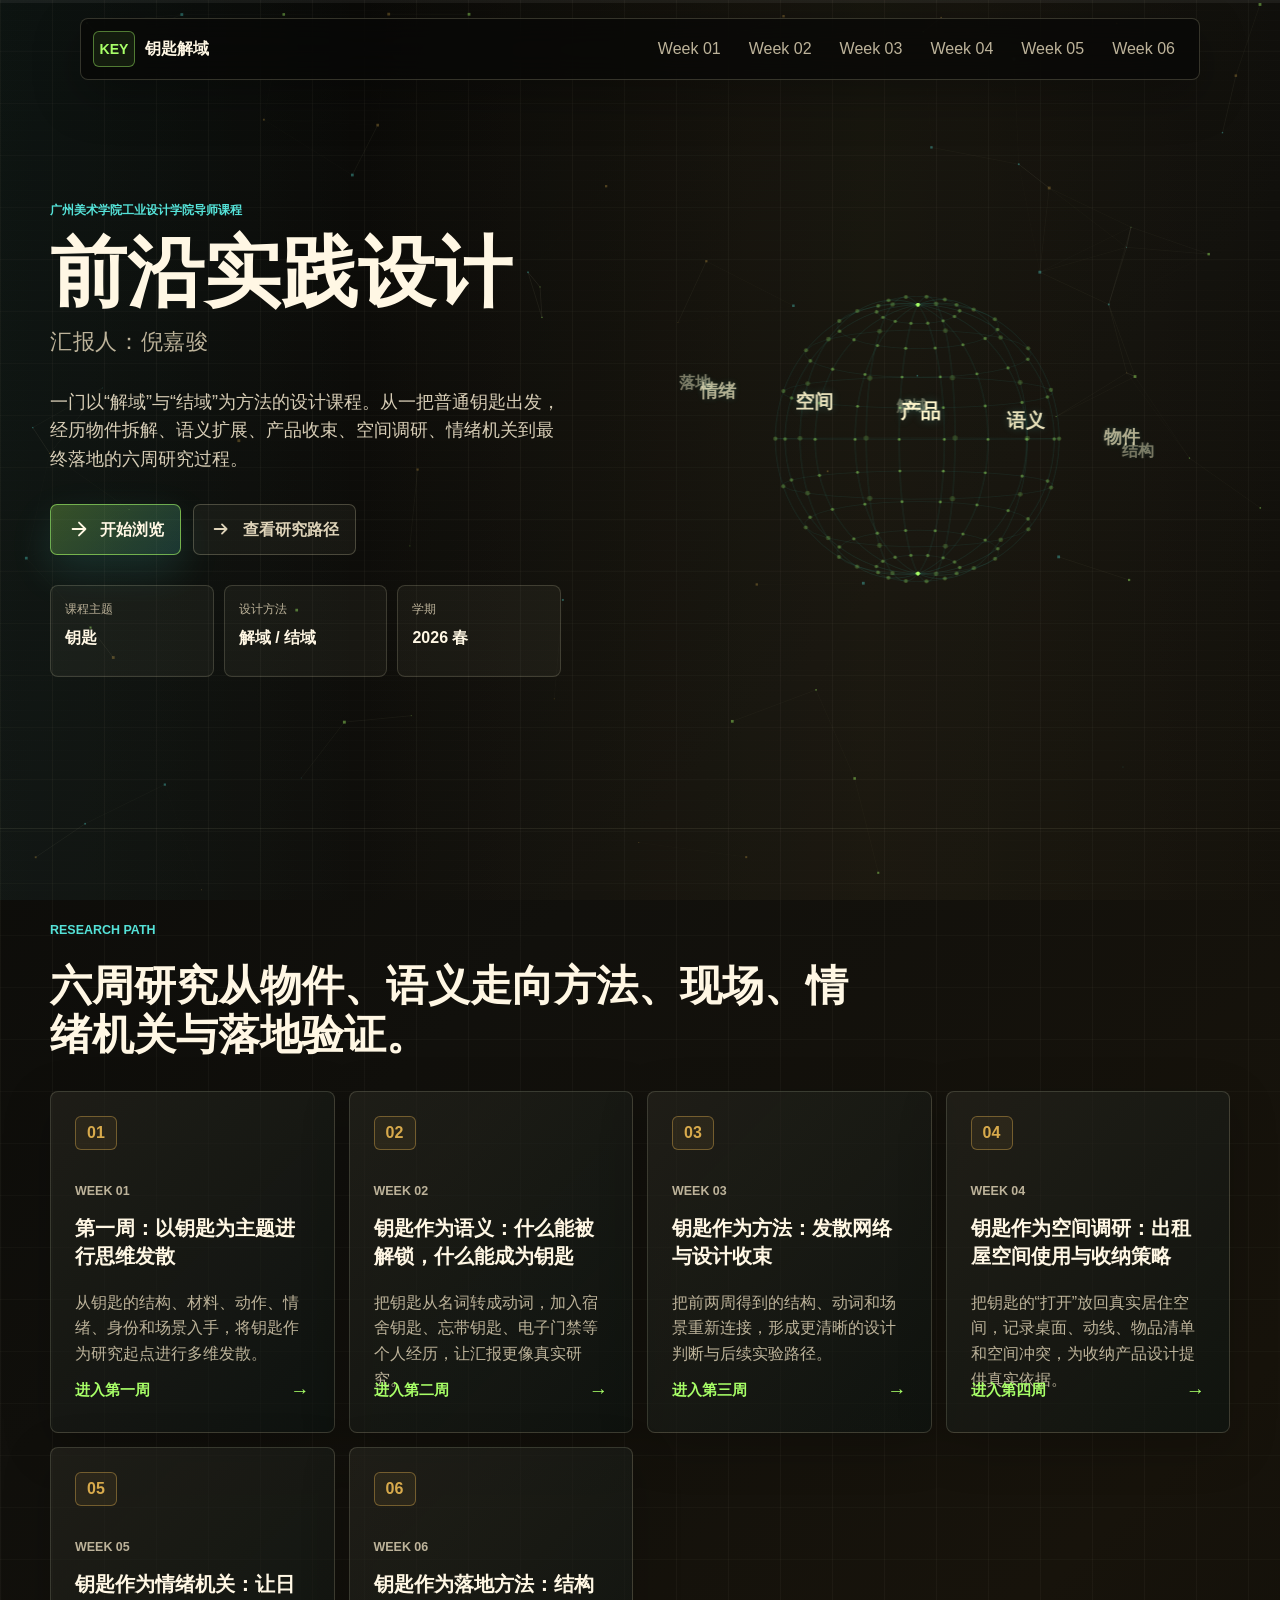
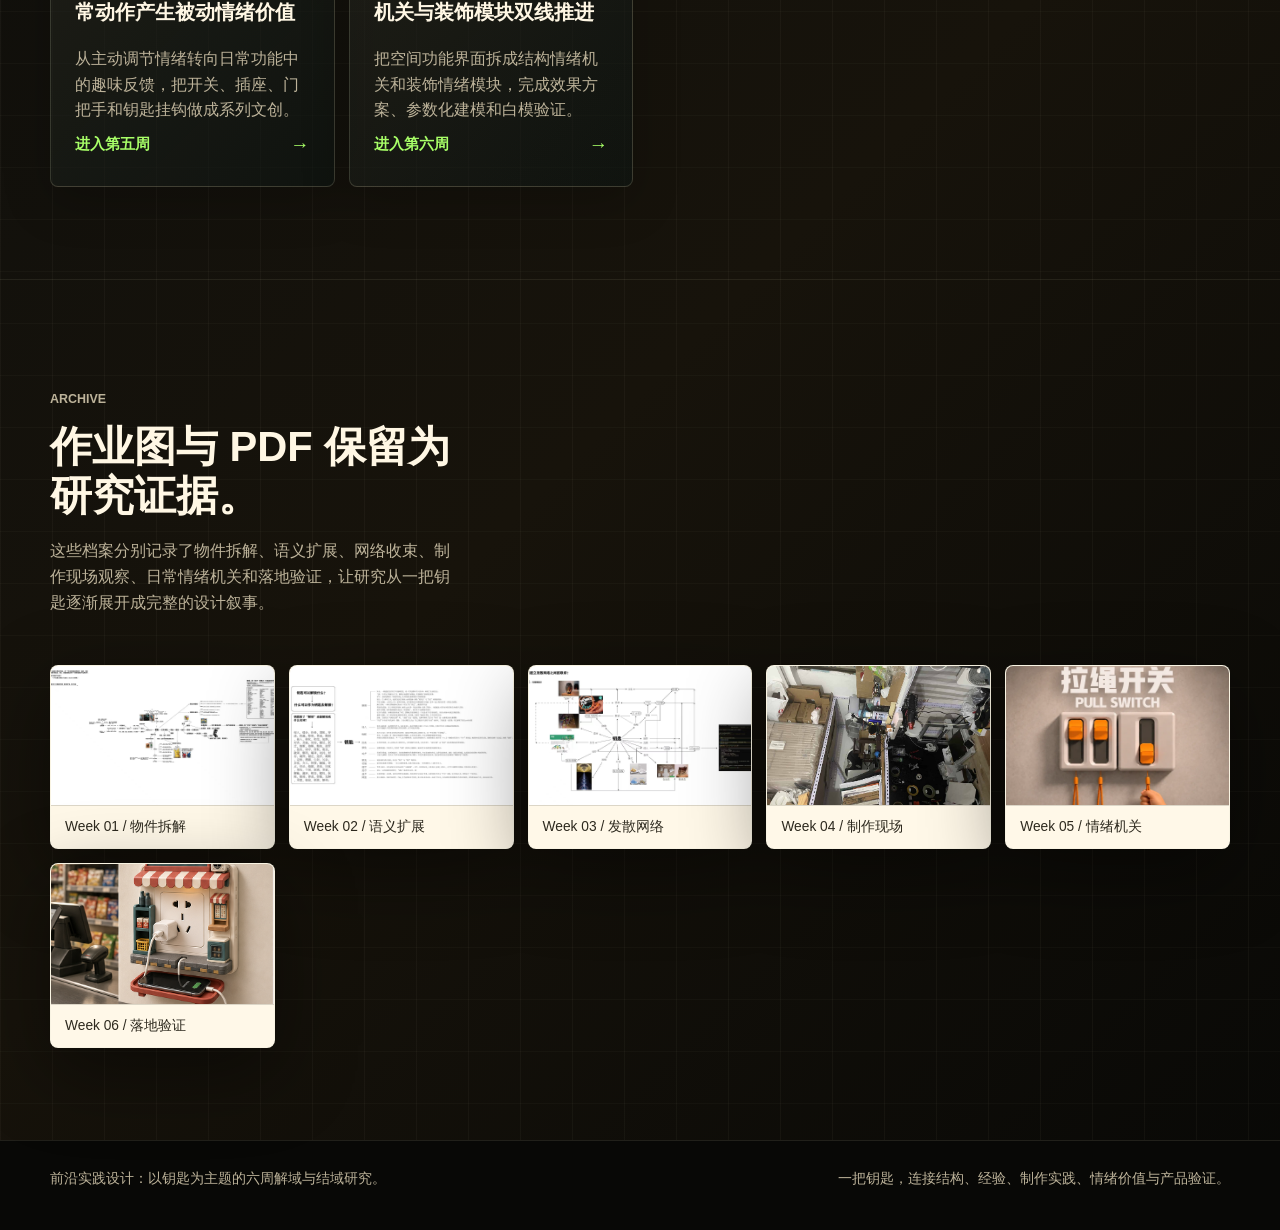
==== commit 2603563a: "更新第四周内容、首页设计及多处文案调整" ====
--- a/index.html
+++ b/index.html
@@ -28,67 +28,50 @@
     <main>
       <section class="hero stage portal-hero">
         <div class="hero-copy reveal">
-          <p class="eyebrow">Course Final Website / Key De-domain</p>
-          <h1>一把钥匙，打开六周研究。</h1>
+          <p class="eyebrow">广州美术学院工业设计学院导师课程</p>
+          <h1>前沿实践设计</h1>
+          <p class="hero-subtitle">汇报人：倪嘉骏</p>
           <p class="hero-lead">
-            这个项目从一把普通钥匙出发，经历六个阶段：先观察它作为物件的结构与使用，再扩展语义边界，收束成设计线索，回到制作现场，转向日常情绪机关，并最终推进到空间功能界面的双线落地。
+            一门以“解域”与“结域”为方法的设计课程。从一把普通钥匙出发，经历物件拆解、语义扩展、产品收束、空间调研、情绪机关到最终落地的六周研究过程。
           </p>
           <div class="hero-actions">
-            <a class="primary-action" href="./week2.html">
+            <a class="primary-action" href="./week1.html">
+              <span class="action-icon" aria-hidden="true">
+                <svg viewBox="0 0 24 24"><path d="M5 12h14M12 5l7 7-7 7" /></svg>
+              </span>
+              开始浏览
+            </a>
+            <a class="ghost-action" href="#research-path">
               <span class="action-icon" aria-hidden="true">
                 <svg viewBox="0 0 24 24"><path d="M4 12h13m0 0-5-5m5 5-5 5" /></svg>
               </span>
-              查看语义扩展
-            </a>
-            <a class="ghost-action" href="./week1.html">
-              <span class="action-icon" aria-hidden="true">
-                <svg viewBox="0 0 24 24"><path d="M5 12h14M12 5l7 7-7 7" /></svg>
-              </span>
-              查看物件拆解
+              查看研究路径
             </a>
           </div>
           <dl class="course-meta" aria-label="课程信息">
             <div>
-              <dt>研究对象</dt>
+              <dt>课程主题</dt>
               <dd>钥匙</dd>
             </div>
             <div>
-              <dt>研究方法</dt>
-              <dd>拆解 / 发散 / 转译</dd>
+              <dt>设计方法</dt>
+              <dd>解域 / 结域</dd>
             </div>
             <div>
-              <dt>核心线索</dt>
-              <dd>入口 / 权限 / 状态转换</dd>
+              <dt>学期</dt>
+              <dd>2026 春</dd>
             </div>
           </dl>
         </div>
 
-        <div class="hero-visual reveal" data-depth="18">
-          <div class="map-plate" aria-label="第三周发散网络预览">
-            <img src="./assets/week6-convenience-socket.png" alt="第六周便利店补给插座效果图" />
-            <span class="scan-line" aria-hidden="true"></span>
-          </div>
-          <div class="key-orbit" aria-hidden="true">
-            <svg class="hero-key" viewBox="0 0 680 220">
-              <defs>
-                <linearGradient id="keyMetal" x1="0" x2="1" y1="0" y2="1">
-                  <stop offset="0" stop-color="#fff6cc" />
-                  <stop offset="0.38" stop-color="#d5a64a" />
-                  <stop offset="0.7" stop-color="#66e4d6" />
-                  <stop offset="1" stop-color="#fff6cc" />
-                </linearGradient>
-              </defs>
-              <path class="key-body" d="M131 110a72 72 0 1 1 144 0 72 72 0 0 1-144 0Zm44 0a28 28 0 1 0 56 0 28 28 0 0 0-56 0Zm98-14h304l38-34h38l-26 42 34 34h-46l-30-27-33 31h-45l27-37H273z" />
-              <path class="key-cut" d="M347 95h72M474 95h50M382 125h110" />
-            </svg>
-            <div class="orbit-ring ring-a"></div>
-            <div class="orbit-ring ring-b"></div>
-            <div class="orbit-label">OBJECT → VERB → SYSTEM</div>
+        <div class="hero-visual" id="sphere-container" data-depth="18" style="position:relative;overflow:hidden;min-height:480px;">
+          <div style="position:absolute;inset:0;display:flex;align-items:center;justify-content:center;pointer-events:none;z-index:0;">
+            <!-- 3D keyword sphere rendered by initKeywordSphere() -->
           </div>
         </div>
       </section>
 
-      <section class="section-band">
+      <section id="research-path" class="section-band">
         <div class="section-heading reveal">
           <p class="eyebrow">Research Path</p>
           <h2>六周研究从物件、语义走向方法、现场、情绪机关与落地验证。</h2>
@@ -98,8 +81,8 @@
           <a class="week-card reveal" href="./week1.html">
             <span class="index">01</span>
             <p class="eyebrow">Week 01</p>
-            <h3>钥匙作为物件：结构、材料、功能与体验</h3>
-            <p>从钥匙的手柄、匙身、牙花、挂孔、材料、制造方式和使用动作入手，建立最初的解域基础。</p>
+            <h3>第一周：以钥匙为主题进行思维发散</h3>
+            <p>从钥匙的结构、材料、动作、情绪、身份和场景入手，将钥匙作为研究起点进行多维发散。</p>
             <strong>进入第一周</strong>
           </a>
           <a class="week-card reveal" href="./week2.html">
@@ -119,8 +102,8 @@
           <a class="week-card reveal" href="./week4.html">
             <span class="index">04</span>
             <p class="eyebrow">Week 04</p>
-            <h3>钥匙作为制作链路：工作台、材料与 3D 打印现场</h3>
-            <p>把钥匙的“打开”放回真实制作环境，观察桌面、工具、打印机和材料如何共同打开样机过程。</p>
+            <h3>钥匙作为空间调研：出租屋空间使用与收纳策略</h3>
+            <p>把钥匙的“打开”放回真实居住空间，记录桌面、动线、物品清单和空间冲突，为收纳产品设计提供真实依据。</p>
             <strong>进入第四周</strong>
           </a>
           <a class="week-card reveal" href="./week5.html">
@@ -176,7 +159,7 @@
     </main>
 
     <footer class="site-footer">
-      <p>钥匙解域过程：从物件观察到空间功能界面落地。</p>
+      <p>前沿实践设计：以钥匙为主题的六周解域与结域研究。</p>
       <p>一把钥匙，连接结构、经验、制作实践、情绪价值与产品验证。</p>
     </footer>
 
--- a/styles.css
+++ b/styles.css
@@ -210,6 +210,15 @@
   font-weight: 900;
 }
 
+.hero-subtitle {
+  max-width: 760px;
+  margin: -8px 0 28px 0;
+  color: var(--muted);
+  font-size: 1.35rem;
+  font-weight: 400;
+  letter-spacing: 0.03em;
+}
+
 h2 {
   max-width: 820px;
   margin-bottom: 0;
